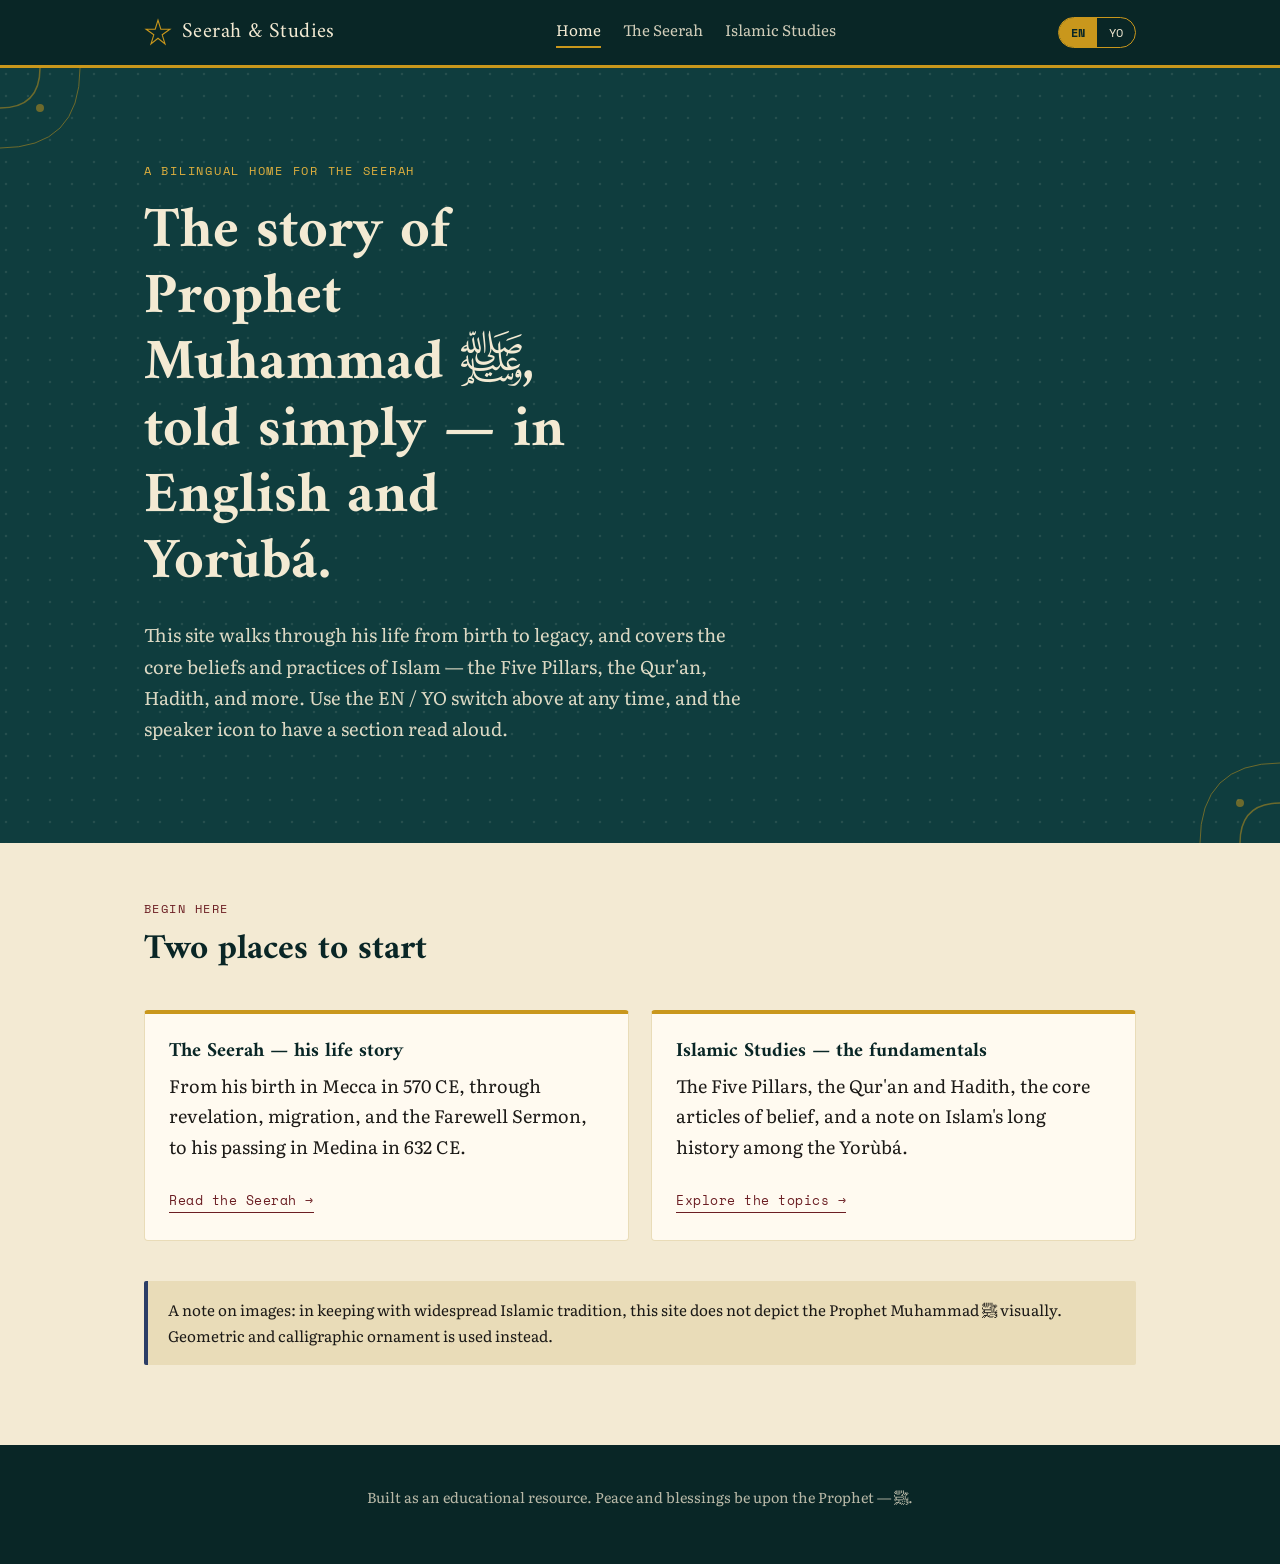
==== index-4.html @ 822d1f53 "Add files via upload" ====
<!DOCTYPE html>
<html lang="en">
<head>
<meta charset="UTF-8">
<meta name="viewport" content="width=device-width, initial-scale=1.0">
<title>Ìtàn Anábì — The Life of Prophet Muhammad ﷺ &amp; Islamic Studies</title>
<meta name="description" content="A bilingual (English / Yorùbá) home for the Seerah of Prophet Muhammad ﷺ and core Islamic studies topics.">
<link rel="preconnect" href="https://fonts.googleapis.com">
<link href="https://fonts.googleapis.com/css2?family=Amiri:wght@400;700&family=Literata:opsz,wght@18..144,400;600&family=Space+Mono&display=swap" rel="stylesheet">
<link rel="stylesheet" href="style.css">
</head>
<body>

<header class="site-header">
  <div class="nav-row">
    <a class="brand" href="index.html">
      <svg class="mark" viewBox="0 0 40 40" fill="none" xmlns="http://www.w3.org/2000/svg">
        <polygon points="20,3 24,16 37,16 26,24 30,37 20,29 10,37 14,24 3,16 16,16" stroke="#C9971C" stroke-width="1.6" fill="none"/>
      </svg>
      <span data-en="Seerah &amp; Studies" data-yo="Ìtàn &amp; Ẹ̀kọ́">Seerah &amp; Studies</span>
    </a>
    <nav class="links">
      <a href="index.html" aria-current="page" data-en="Home" data-yo="Ilé">Home</a>
      <a href="seerah.html" data-en="The Seerah" data-yo="Ìtàn Àyè Anábì">The Seerah</a>
      <a href="studies.html" data-en="Islamic Studies" data-yo="Ẹ̀kọ́ Islam">Islamic Studies</a>
    </nav>
    <div class="controls">
      <div class="lang-toggle" role="group" aria-label="Language">
        <button data-lang="en" class="active">EN</button>
        <button data-lang="yo">YO</button>
      </div>
    </div>
  </div>
</header>

<section class="hero texture-teal">
  <svg class="corner-ornament tl" viewBox="0 0 160 160" fill="none">
    <path d="M0 40 Q40 40 40 0" stroke="#C9971C" stroke-width="1.5"/>
    <path d="M0 80 Q80 80 80 0" stroke="#C9971C" stroke-width="1"/>
    <circle cx="40" cy="40" r="4" fill="#C9971C"/>
  </svg>
  <svg class="corner-ornament br" viewBox="0 0 160 160" fill="none">
    <path d="M0 40 Q40 40 40 0" stroke="#C9971C" stroke-width="1.5"/>
    <path d="M0 80 Q80 80 80 0" stroke="#C9971C" stroke-width="1"/>
    <circle cx="40" cy="40" r="4" fill="#C9971C"/>
  </svg>
  <div class="container">
    <span class="eyebrow" data-en="A bilingual home for the Seerah" data-yo="Ilé kíkà Ìtàn Anábì ní èdè méjì">A bilingual home for the Seerah</span>
    <h1 data-en="The story of Prophet Muhammad ﷺ, told simply — in English and Yorùbá."
        data-yo="Ìtàn ìgbésí ayé Anábì Muhammad ﷺ, tí a sọ ní ọ̀nà tí ó rọrùn — ní Gẹ̀ẹ́sì àti Yorùbá.">
      The story of Prophet Muhammad ﷺ, told simply — in English and Yorùbá.
    </h1>
    <p class="lede" data-en="This site walks through his life from birth to legacy, and covers the core beliefs and practices of Islam — the Five Pillars, the Qur'an, Hadith, and more. Use the EN / YO switch above at any time, and the speaker icon to have a section read aloud."
       data-yo="Ojúewé yìí yóò mú ọ gba ìgbésí ayé rẹ̀ kọjá láti ìgbà ìbí títí dé ogún tí ó fi sílẹ̀, yóò sì bo àwọn ohun pàtàkì tí ìsìn Islam gbà gbọ́ àti tí ó ń ṣe — Òpó Márùn-ún, Al-Ƙur'an, Hadith, àti bẹ́ẹ̀ bẹ́ẹ̀ lọ. Lo àmì EN / YO lókè nígbàkúgbà, kí o sì tẹ àmì agbóhùnsáfẹ́fẹ́ láti jẹ́ kí a ka apá kan sókè fún ọ.">
      This site walks through his life from birth to legacy, and covers the core beliefs and practices of Islam — the Five Pillars, the Qur'an, Hadith, and more. Use the EN / YO switch above at any time, and the speaker icon to have a section read aloud.
    </p>
  </div>
</section>

<section>
  <div class="container">
    <span class="section-kicker" data-en="Begin here" data-yo="Bẹ̀rẹ̀ láti ibí">Begin here</span>
    <h2 class="section-title" data-en="Two places to start" data-yo="Ibi méjì láti bẹ̀rẹ̀">Two places to start</h2>

    <div class="card-grid">
      <div class="card">
        <h3 data-en="The Seerah — his life story" data-yo="Ìtàn Àyè Anábì — ìtàn ìgbésí ayé rẹ̀">The Seerah — his life story</h3>
        <p data-en="From his birth in Mecca in 570 CE, through revelation, migration, and the Farewell Sermon, to his passing in Medina in 632 CE."
           data-yo="Láti ìgbà ìbí rẹ̀ ní Mecca ní ọdún 570 AD, la ọ̀nà ìfihàn, ìṣíkiri, àti Ìwàásù Ìdágbére, títí dé ìgbà tí ó kú ní Medina ní ọdún 632 AD.">
          From his birth in Mecca in 570 CE, through revelation, migration, and the Farewell Sermon, to his passing in Medina in 632 CE.
        </p>
        <a class="card-link" href="seerah.html" data-en="Read the Seerah →" data-yo="Ka Ìtàn Náà →">Read the Seerah →</a>
      </div>
      <div class="card">
        <h3 data-en="Islamic Studies — the fundamentals" data-yo="Ẹ̀kọ́ Islam — ìpìlẹ̀ rẹ̀">Islamic Studies — the fundamentals</h3>
        <p data-en="The Five Pillars, the Qur'an and Hadith, the core articles of belief, and a note on Islam's long history among the Yorùbá."
           data-yo="Òpó Márùn-ún, Al-Ƙur'an àti Hadith, àwọn ohun pàtàkì tí ìgbàgbọ́ dá lé, àti ìtàn kúkúrú nípa bí Islam ṣe gbilẹ̀ láàrin àwọn Yorùbá.">
          The Five Pillars, the Qur'an and Hadith, the core articles of belief, and a note on Islam's long history among the Yorùbá.
        </p>
        <a class="card-link" href="studies.html" data-en="Explore the topics →" data-yo="Wo àwọn Ẹ̀kọ́ Náà →">Explore the topics →</a>
      </div>
    </div>

    <div class="note-box" data-en="A note on images: in keeping with widespread Islamic tradition, this site does not depict the Prophet Muhammad ﷺ visually. Geometric and calligraphic ornament is used instead."
         data-yo="Ọ̀rọ̀ díẹ̀ nípa àwòrán: ní ìbámu pẹ̀lú àṣà Islam tí ó gbilẹ̀, ojúewé yìí kì yóò fi àwòrán Anábì Muhammad ﷺ hàn. Àwòrán jíómétrì àti kalikáfì ni a lò dípò rẹ̀.">
      A note on images: in keeping with widespread Islamic tradition, this site does not depict the Prophet Muhammad ﷺ visually. Geometric and calligraphic ornament is used instead.
    </div>
  </div>
</section>

<footer class="site-footer">
  <p data-en="Built as an educational resource. Peace and blessings be upon the Prophet — ﷺ." data-yo="Ṣíṣe fún ète ẹ̀kọ́. Kí àlàáfíà àti ìbùkún Ọlọ́run máa bẹ̀ lórí Anábì — ﷺ.">
    Built as an educational resource. Peace and blessings be upon the Prophet — ﷺ.
  </p>
</footer>

<script src="script.js"></script>
</body>
</html>
---- style.css ----
/* ============================================================
   SEERAH & ILÉ-ÈKỌ́ ISLAM — design tokens
   Palette: manuscript ink & gold, with an Adire-indigo accent
   nodding to the Yorùbá cultural home of this site's audience.
   ============================================================ */

:root {
  --ink: #1c1a17;
  --parchment: #f3ead3;
  --parchment-deep: #e9dcb8;
  --teal: #0f3d3e;
  --teal-deep: #092626;
  --gold: #c9971c;
  --gold-bright: #e0b03e;
  --maroon: #6b1e23;
  --indigo: #2c3e66;

  --font-display: "Amiri", "Georgia", serif;
  --font-body: "Literata", Georgia, serif;
  --font-label: "Space Mono", monospace;

  --max-w: 1040px;
}

* { box-sizing: border-box; }

html { scroll-behavior: smooth; }

body {
  margin: 0;
  background: var(--parchment);
  color: var(--ink);
  font-family: var(--font-body);
  font-size: 18px;
  line-height: 1.7;
  -webkit-font-smoothing: antialiased;
}

body[dir="rtl-off"] {}

img, svg { max-width: 100%; display: block; }

a { color: inherit; }

h1, h2, h3 {
  font-family: var(--font-display);
  font-weight: 700;
  line-height: 1.15;
  margin: 0 0 0.4em;
}

p { margin: 0 0 1em; }

.container {
  max-width: var(--max-w);
  margin: 0 auto;
  padding: 0 24px;
}

/* ---------- background texture: fine Adire dot lattice ---------- */
.texture-indigo {
  background-color: var(--indigo);
  background-image:
    radial-gradient(circle at 6px 6px, rgba(243,234,211,0.14) 1.4px, transparent 1.6px);
  background-size: 24px 24px;
}

.texture-teal {
  background-color: var(--teal);
  background-image:
    radial-gradient(circle at 6px 6px, rgba(243,234,211,0.10) 1.4px, transparent 1.6px);
  background-size: 22px 22px;
}

/* ---------- nav ---------- */
header.site-header {
  position: sticky;
  top: 0;
  z-index: 40;
  background: var(--teal-deep);
  color: var(--parchment);
  border-bottom: 3px solid var(--gold);
}

.nav-row {
  display: flex;
  align-items: center;
  justify-content: space-between;
  padding: 14px 24px;
  max-width: var(--max-w);
  margin: 0 auto;
  gap: 16px;
  flex-wrap: wrap;
}

.brand {
  font-family: var(--font-display);
  font-size: 1.35rem;
  letter-spacing: 0.02em;
  text-decoration: none;
  color: var(--parchment);
  display: flex;
  align-items: center;
  gap: 10px;
}
.brand .mark { width: 28px; height: 28px; flex: none; }

nav.links {
  display: flex;
  gap: 22px;
  font-size: 0.95rem;
}
nav.links a {
  text-decoration: none;
  color: var(--parchment);
  opacity: 0.85;
  border-bottom: 2px solid transparent;
  padding-bottom: 3px;
  transition: opacity .2s, border-color .2s;
}
nav.links a:hover, nav.links a[aria-current="page"] {
  opacity: 1;
  border-color: var(--gold);
}

.controls {
  display: flex;
  align-items: center;
  gap: 10px;
}

.lang-toggle {
  display: inline-flex;
  border: 1px solid var(--gold);
  border-radius: 999px;
  overflow: hidden;
  font-family: var(--font-label);
  font-size: 0.72rem;
  letter-spacing: 0.04em;
}
.lang-toggle button {
  background: transparent;
  color: var(--parchment);
  border: none;
  padding: 6px 12px;
  cursor: pointer;
  font-family: inherit;
  font-size: inherit;
}
.lang-toggle button.active {
  background: var(--gold);
  color: var(--teal-deep);
  font-weight: 700;
}

.speak-btn {
  background: transparent;
  border: 1px solid var(--gold);
  color: var(--parchment);
  border-radius: 999px;
  padding: 6px 12px;
  font-size: 0.85rem;
  cursor: pointer;
  display: inline-flex;
  align-items: center;
  gap: 6px;
}
.speak-btn:hover { background: rgba(201,151,28,0.18); }
.speak-btn.speaking { background: var(--gold); color: var(--teal-deep); }

/* ---------- hero ---------- */
.hero {
  position: relative;
  color: var(--parchment);
  padding: 92px 24px 80px;
  overflow: hidden;
}
.hero .container { position: relative; z-index: 2; }
.hero .eyebrow {
  font-family: var(--font-label);
  font-size: 0.78rem;
  letter-spacing: 0.14em;
  text-transform: uppercase;
  color: var(--gold-bright);
  margin-bottom: 18px;
  display: block;
}
.hero h1 {
  font-size: clamp(2.2rem, 5vw, 3.6rem);
  max-width: 15ch;
}
.hero .lede {
  max-width: 56ch;
  font-size: 1.15rem;
  color: rgba(243,234,211,0.9);
}
.corner-ornament {
  position: absolute;
  width: 160px;
  height: 160px;
  opacity: 0.5;
}
.corner-ornament.tl { top: 0; left: 0; }
.corner-ornament.br { bottom: 0; right: 0; transform: rotate(180deg); }

/* ---------- cards / grid ---------- */
.card-grid {
  display: grid;
  grid-template-columns: repeat(auto-fit, minmax(260px, 1fr));
  gap: 22px;
  margin: 40px 0;
}
.card {
  background: #fffaf0;
  border: 1px solid var(--parchment-deep);
  border-top: 4px solid var(--gold);
  padding: 26px 24px;
  border-radius: 4px;
}
.card h3 { font-size: 1.25rem; color: var(--teal-deep); }
.card a.card-link {
  display: inline-block;
  margin-top: 10px;
  font-family: var(--font-label);
  font-size: 0.8rem;
  letter-spacing: 0.04em;
  color: var(--maroon);
  text-decoration: none;
  border-bottom: 1px solid var(--maroon);
}

section { padding: 56px 0; }
section.dark { padding: 64px 0; }
.section-title {
  font-size: clamp(1.6rem, 3vw, 2.2rem);
  color: var(--teal-deep);
}
.section-kicker {
  font-family: var(--font-label);
  font-size: 0.75rem;
  letter-spacing: 0.12em;
  text-transform: uppercase;
  color: var(--maroon);
  display: block;
  margin-bottom: 10px;
}

/* ---------- timeline (Seerah) ---------- */
.timeline {
  position: relative;
  margin-top: 40px;
  padding-left: 46px;
  border-left: 2px solid var(--gold);
}
.t-item {
  position: relative;
  padding-bottom: 46px;
}
.t-item:last-child { padding-bottom: 0; }
.t-item .t-year {
  font-family: var(--font-label);
  font-size: 0.85rem;
  color: var(--maroon);
  letter-spacing: 0.04em;
}
.t-item .t-dot {
  position: absolute;
  left: -53px;
  top: 4px;
  width: 15px;
  height: 15px;
  background: var(--parchment);
  border: 3px solid var(--gold);
  border-radius: 50%;
}
.t-item h3 {
  font-size: 1.4rem;
  color: var(--teal-deep);
  margin-top: 4px;
}
.t-item .t-body { max-width: 62ch; }

/* ---------- pillars / topic blocks (Studies) ---------- */
.pillar-list {
  counter-reset: pillar;
  display: grid;
  gap: 18px;
  margin-top: 34px;
}
.pillar {
  display: grid;
  grid-template-columns: 64px 1fr;
  gap: 20px;
  align-items: start;
  background: #fffaf0;
  border: 1px solid var(--parchment-deep);
  padding: 20px 22px;
  border-radius: 4px;
}
.pillar .num {
  counter-increment: pillar;
  font-family: var(--font-display);
  font-size: 2.1rem;
  color: var(--gold);
  line-height: 1;
}
.pillar .num::before { content: counter(pillar, arabic-indic) ""; }
.pillar h3 { font-size: 1.15rem; margin-bottom: 6px; color: var(--teal-deep); }

.topic-block { margin: 46px 0; padding-top: 10px; border-top: 1px solid var(--parchment-deep); }
.topic-block h2 { color: var(--teal-deep); font-size: 1.6rem; }

blockquote.pull {
  font-family: var(--font-display);
  font-size: 1.5rem;
  color: var(--teal-deep);
  border-left: 4px solid var(--maroon);
  padding: 6px 0 6px 22px;
  margin: 30px 0;
  max-width: 40ch;
}
blockquote.pull cite {
  display: block;
  font-family: var(--font-label);
  font-size: 0.75rem;
  color: var(--maroon);
  margin-top: 8px;
  font-style: normal;
}

.note-box {
  background: var(--parchment-deep);
  border-left: 4px solid var(--indigo);
  padding: 16px 20px;
  font-size: 0.95rem;
  border-radius: 2px;
  margin: 24px 0;
}

footer.site-footer {
  background: var(--teal-deep);
  color: rgba(243,234,211,0.75);
  padding: 40px 24px;
  font-size: 0.9rem;
  text-align: center;
}
footer.site-footer a { color: var(--gold-bright); text-decoration: none; }

/* ---------- accessibility ---------- */
a:focus-visible, button:focus-visible {
  outline: 3px solid var(--gold-bright);
  outline-offset: 2px;
}

@media (prefers-reduced-motion: reduce) {
  html { scroll-behavior: auto; }
}

@media (max-width: 640px) {
  .hero { padding: 64px 20px 52px; }
  .timeline { padding-left: 34px; }
  .t-item .t-dot { left: -41px; }
  .pillar { grid-template-columns: 46px 1fr; }
}
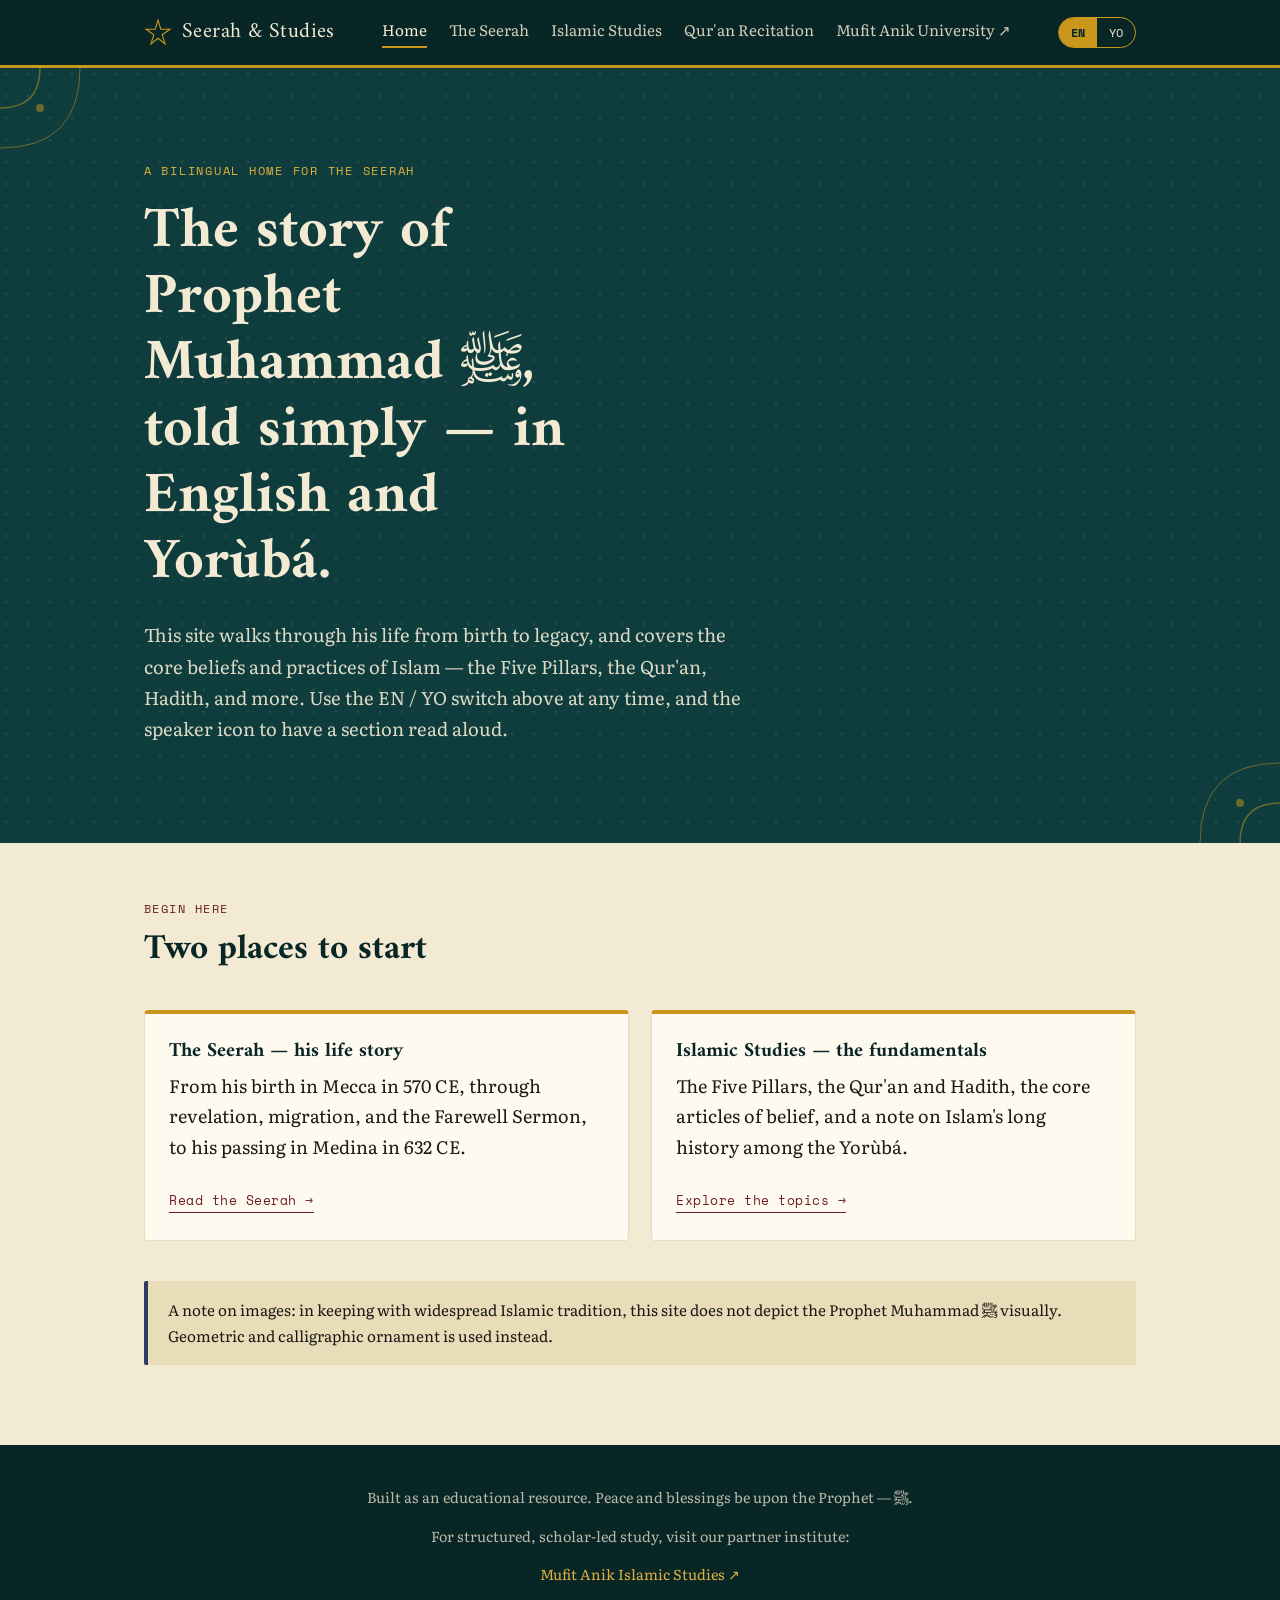
==== commit e12c2a07: "Add files via upload" ====
--- a/index-4.html
+++ b/index-4.html
@@ -23,6 +23,8 @@
       <a href="index.html" aria-current="page" data-en="Home" data-yo="Ilé">Home</a>
       <a href="seerah.html" data-en="The Seerah" data-yo="Ìtàn Àyè Anábì">The Seerah</a>
       <a href="studies.html" data-en="Islamic Studies" data-yo="Ẹ̀kọ́ Islam">Islamic Studies</a>
+      <a href="quran.html" data-en="Qur'an Recitation" data-yo="Kíkà Al-Ƙur'an">Qur'an Recitation</a>
+      <a href="https://mufit-anik-university.netlify.app/" target="_blank" rel="noopener" data-en="Mufit Anik University ↗" data-yo="Mufit Anik University ↗">Mufit Anik University ↗</a>
     </nav>
     <div class="controls">
       <div class="lang-toggle" role="group" aria-label="Language">
@@ -92,6 +94,10 @@
   <p data-en="Built as an educational resource. Peace and blessings be upon the Prophet — ﷺ." data-yo="Ṣíṣe fún ète ẹ̀kọ́. Kí àlàáfíà àti ìbùkún Ọlọ́run máa bẹ̀ lórí Anábì — ﷺ.">
     Built as an educational resource. Peace and blessings be upon the Prophet — ﷺ.
   </p>
+  <p data-en="For structured, scholar-led study, visit our partner institute:" data-yo="Fún ẹ̀kọ́ tí a ṣètò dáadáa lábẹ́ àwọn ọ̀mọ̀wé, ṣàbẹ̀wò sí ilé-ẹ̀kọ́ alábàáṣepọ̀ wa:">
+    For structured, scholar-led study, visit our partner institute:
+  </p>
+  <p><a href="https://mufit-anik-university.netlify.app/" target="_blank" rel="noopener">Mufit Anik Islamic Studies ↗</a></p>
 </footer>
 
 <script src="script.js"></script>
